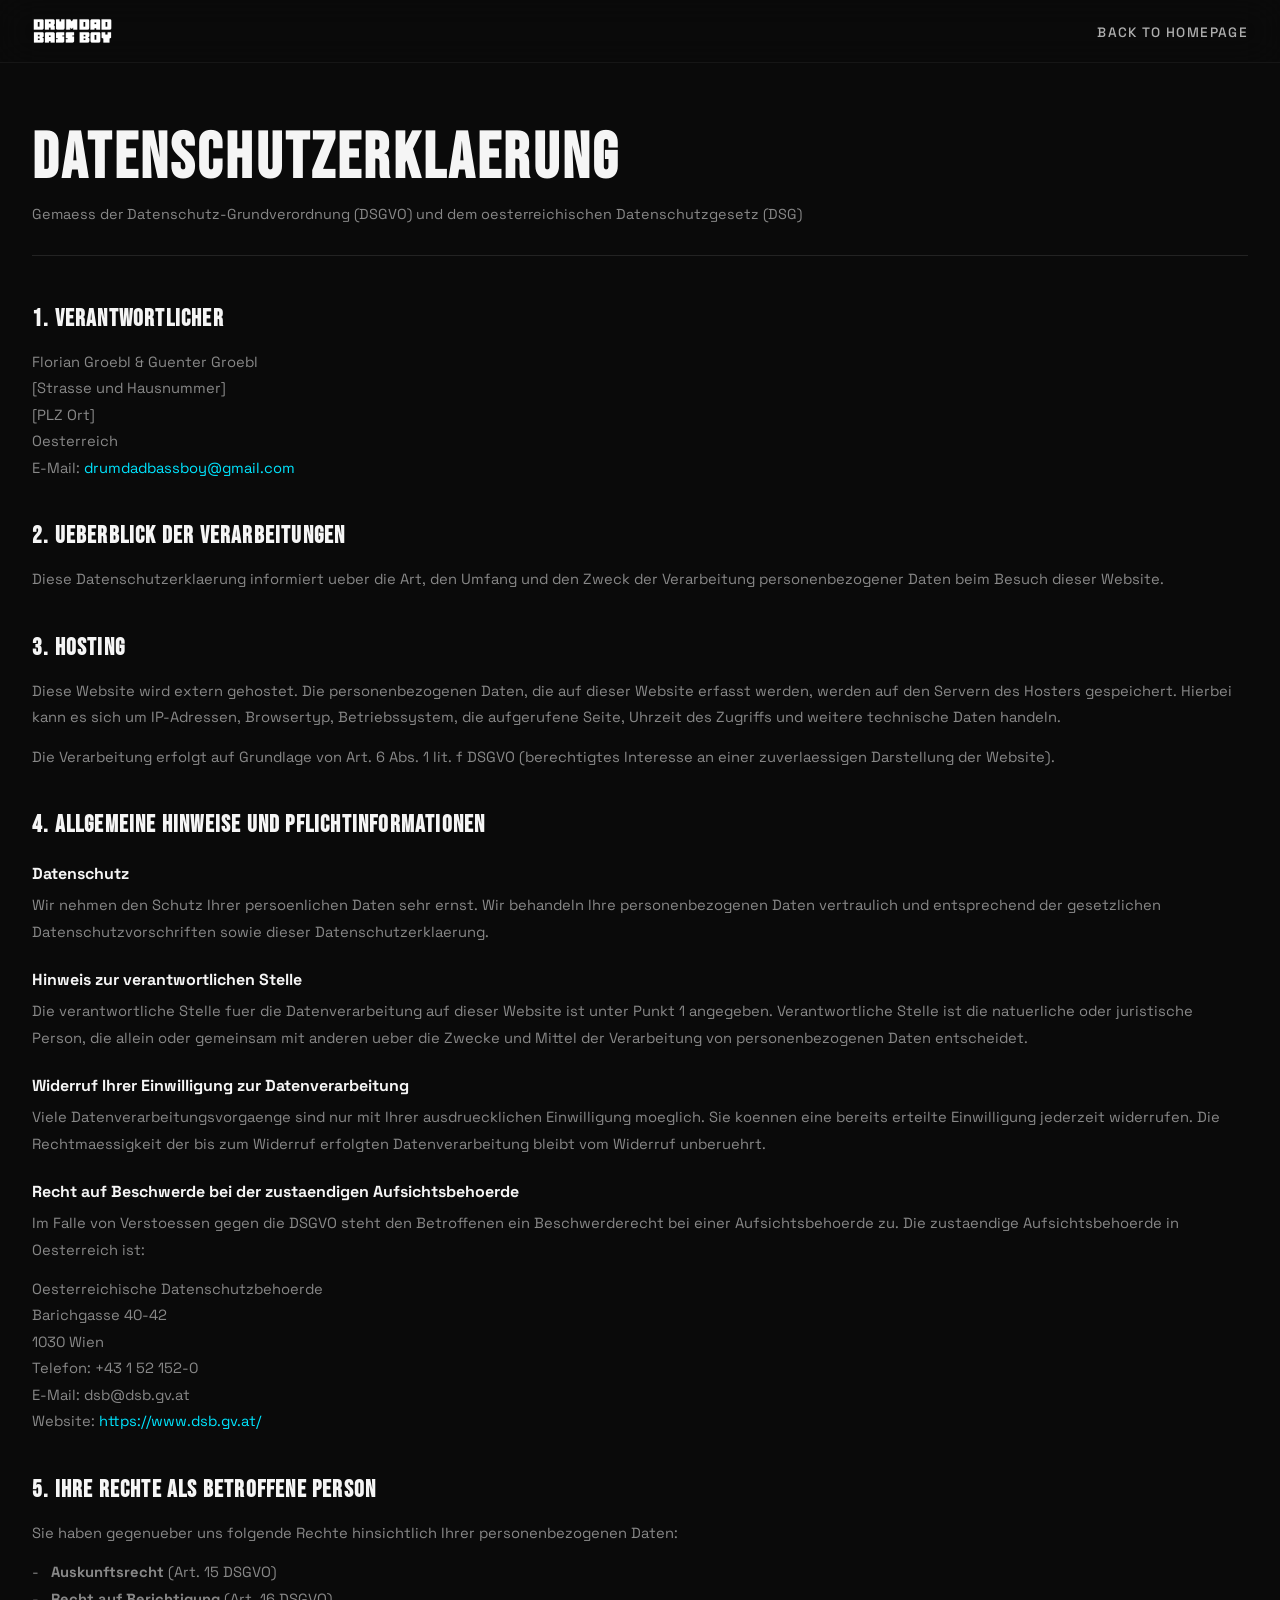
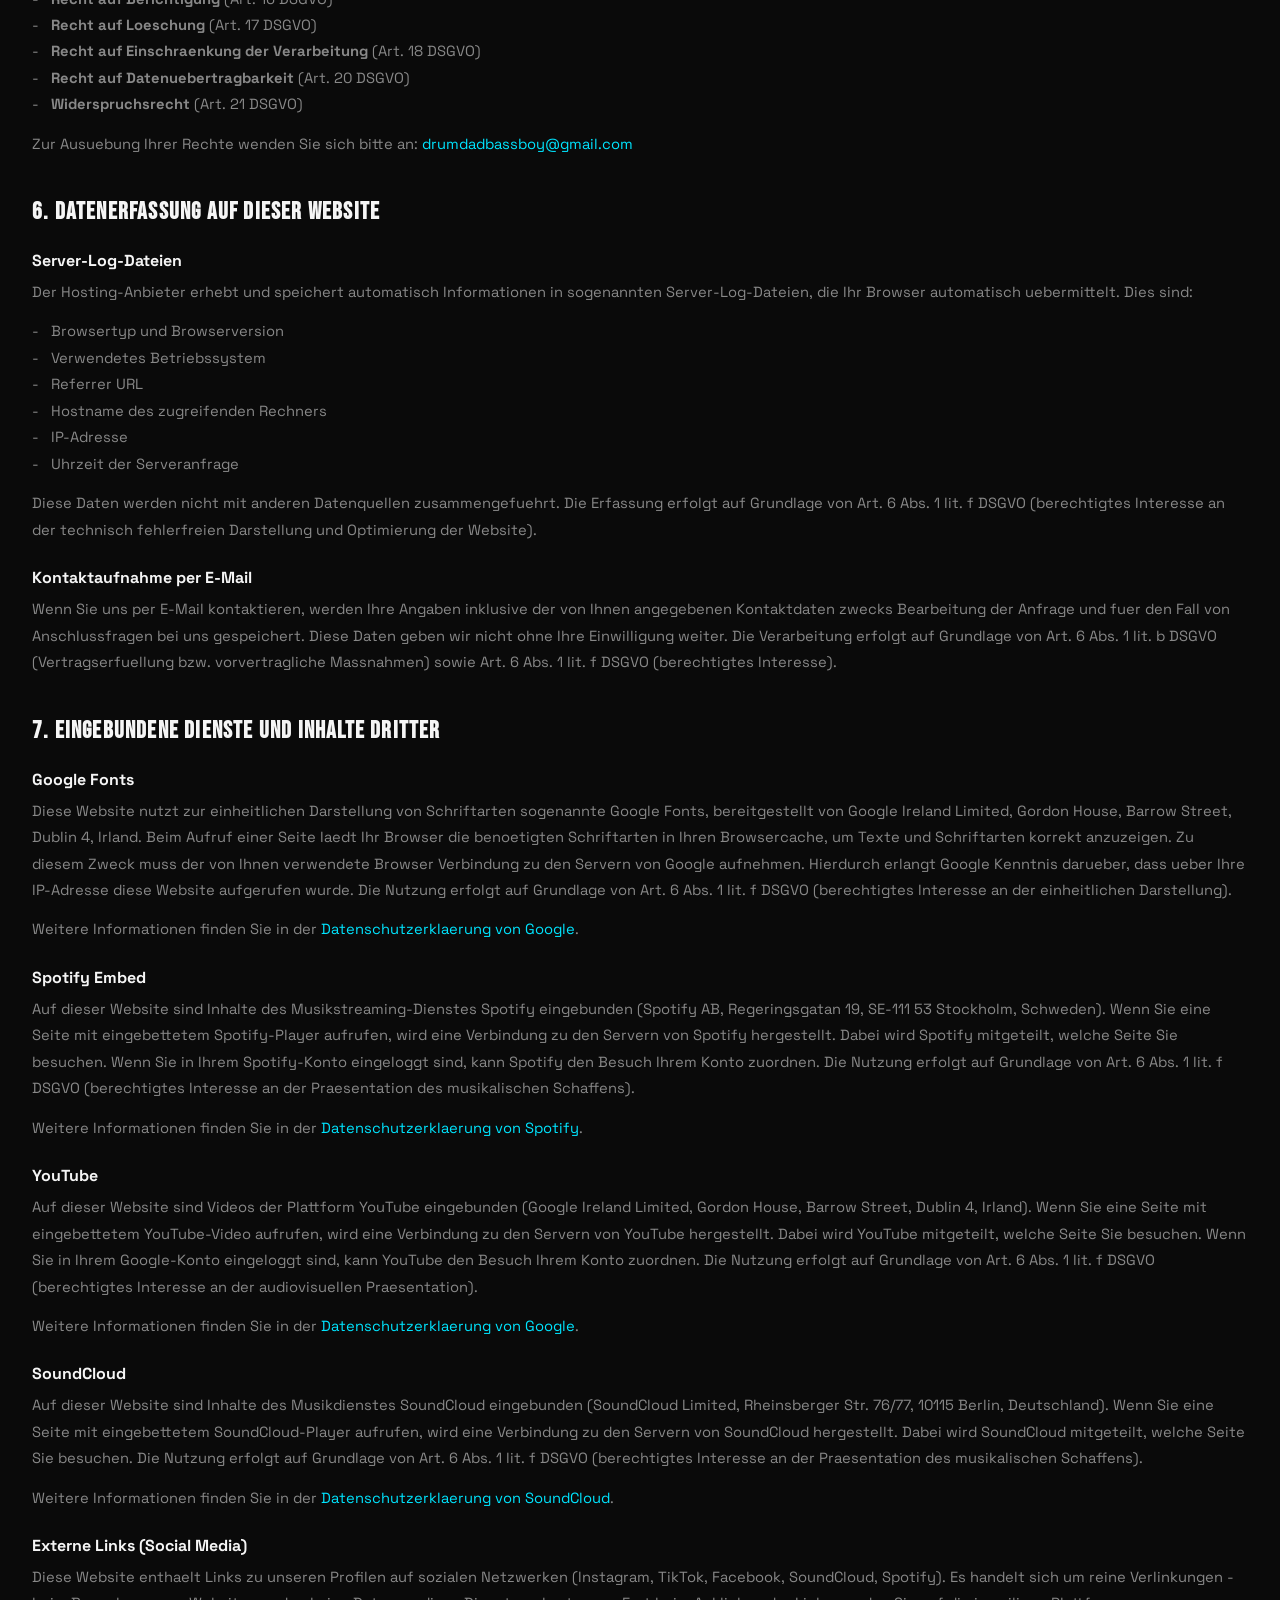
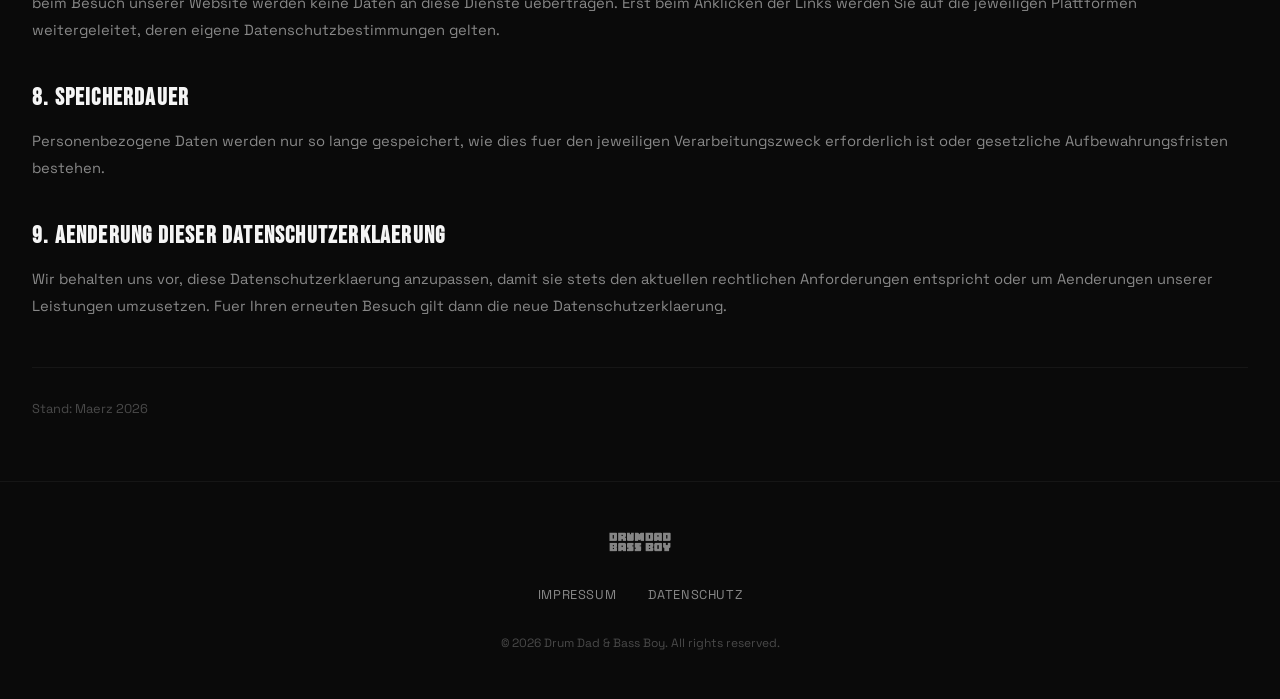
==== datenschutz.html @ fbc320bc "Initial commit: Drum Dad & Bass Boy homepage Full static website with hero, about, generations compa" ====
<!DOCTYPE html>
<html lang="de">
<head>
    <meta charset="UTF-8">
    <meta name="viewport" content="width=device-width, initial-scale=1.0">
    <title>Datenschutzerklaerung - Drum Dad & Bass Boy</title>
    <link rel="preconnect" href="https://fonts.googleapis.com">
    <link rel="preconnect" href="https://fonts.gstatic.com" crossorigin>
    <link href="https://fonts.googleapis.com/css2?family=Space+Grotesk:wght@400;500;700&family=Bebas+Neue&display=swap" rel="stylesheet">
    <link rel="stylesheet" href="style.css">
    <link rel="stylesheet" href="legal.css">
</head>
<body>

    <!-- Navigation -->
    <nav class="nav" id="nav">
        <div class="nav-logo">
            <a href="index.html"><img src="assets/logo/DD&BB_LOGO_WHITE.png" alt="DD&BB Logo"></a>
        </div>
        <ul class="nav-links">
            <li><a href="index.html">Back to Homepage</a></li>
        </ul>
    </nav>

    <main class="legal-page">
        <div class="container">
            <h1>Datenschutzerklaerung</h1>
            <p class="legal-subtitle">Gemaess der Datenschutz-Grundverordnung (DSGVO) und dem oesterreichischen Datenschutzgesetz (DSG)</p>

            <section class="legal-section">
                <h2>1. Verantwortlicher</h2>
                <p>
                    Florian Groebl &amp; Guenter Groebl<br>
                    <!-- Adresse bitte ergaenzen -->
                    [Strasse und Hausnummer]<br>
                    [PLZ Ort]<br>
                    Oesterreich<br>
                    E-Mail: <a href="mailto:drumdadbassboy@gmail.com">drumdadbassboy@gmail.com</a>
                </p>
            </section>

            <section class="legal-section">
                <h2>2. Ueberblick der Verarbeitungen</h2>
                <p>
                    Diese Datenschutzerklaerung informiert ueber die Art, den Umfang und
                    den Zweck der Verarbeitung personenbezogener Daten beim Besuch dieser
                    Website.
                </p>
            </section>

            <section class="legal-section">
                <h2>3. Hosting</h2>
                <p>
                    Diese Website wird extern gehostet. Die personenbezogenen Daten, die
                    auf dieser Website erfasst werden, werden auf den Servern des Hosters
                    gespeichert. Hierbei kann es sich um IP-Adressen, Browsertyp,
                    Betriebssystem, die aufgerufene Seite, Uhrzeit des Zugriffs und
                    weitere technische Daten handeln.
                </p>
                <p>
                    Die Verarbeitung erfolgt auf Grundlage von Art. 6 Abs. 1 lit. f DSGVO
                    (berechtigtes Interesse an einer zuverlaessigen Darstellung der
                    Website).
                </p>
                <!-- Hosting-Anbieter bitte ergaenzen, wenn bekannt -->
            </section>

            <section class="legal-section">
                <h2>4. Allgemeine Hinweise und Pflichtinformationen</h2>

                <h3>Datenschutz</h3>
                <p>
                    Wir nehmen den Schutz Ihrer persoenlichen Daten sehr ernst. Wir
                    behandeln Ihre personenbezogenen Daten vertraulich und entsprechend
                    der gesetzlichen Datenschutzvorschriften sowie dieser
                    Datenschutzerklaerung.
                </p>

                <h3>Hinweis zur verantwortlichen Stelle</h3>
                <p>
                    Die verantwortliche Stelle fuer die Datenverarbeitung auf dieser
                    Website ist unter Punkt 1 angegeben. Verantwortliche Stelle ist die
                    natuerliche oder juristische Person, die allein oder gemeinsam mit
                    anderen ueber die Zwecke und Mittel der Verarbeitung von
                    personenbezogenen Daten entscheidet.
                </p>

                <h3>Widerruf Ihrer Einwilligung zur Datenverarbeitung</h3>
                <p>
                    Viele Datenverarbeitungsvorgaenge sind nur mit Ihrer ausdruecklichen
                    Einwilligung moeglich. Sie koennen eine bereits erteilte Einwilligung
                    jederzeit widerrufen. Die Rechtmaessigkeit der bis zum Widerruf
                    erfolgten Datenverarbeitung bleibt vom Widerruf unberuehrt.
                </p>

                <h3>Recht auf Beschwerde bei der zustaendigen Aufsichtsbehoerde</h3>
                <p>
                    Im Falle von Verstoessen gegen die DSGVO steht den Betroffenen ein
                    Beschwerderecht bei einer Aufsichtsbehoerde zu. Die zustaendige
                    Aufsichtsbehoerde in Oesterreich ist:
                </p>
                <p>
                    Oesterreichische Datenschutzbehoerde<br>
                    Barichgasse 40-42<br>
                    1030 Wien<br>
                    Telefon: +43 1 52 152-0<br>
                    E-Mail: dsb@dsb.gv.at<br>
                    Website: <a href="https://www.dsb.gv.at/" target="_blank" rel="noopener">https://www.dsb.gv.at/</a>
                </p>
            </section>

            <section class="legal-section">
                <h2>5. Ihre Rechte als betroffene Person</h2>
                <p>Sie haben gegenueber uns folgende Rechte hinsichtlich Ihrer personenbezogenen Daten:</p>
                <ul>
                    <li><strong>Auskunftsrecht</strong> (Art. 15 DSGVO)</li>
                    <li><strong>Recht auf Berichtigung</strong> (Art. 16 DSGVO)</li>
                    <li><strong>Recht auf Loeschung</strong> (Art. 17 DSGVO)</li>
                    <li><strong>Recht auf Einschraenkung der Verarbeitung</strong> (Art. 18 DSGVO)</li>
                    <li><strong>Recht auf Datenuebertragbarkeit</strong> (Art. 20 DSGVO)</li>
                    <li><strong>Widerspruchsrecht</strong> (Art. 21 DSGVO)</li>
                </ul>
                <p>
                    Zur Ausuebung Ihrer Rechte wenden Sie sich bitte an:
                    <a href="mailto:drumdadbassboy@gmail.com">drumdadbassboy@gmail.com</a>
                </p>
            </section>

            <section class="legal-section">
                <h2>6. Datenerfassung auf dieser Website</h2>

                <h3>Server-Log-Dateien</h3>
                <p>
                    Der Hosting-Anbieter erhebt und speichert automatisch Informationen
                    in sogenannten Server-Log-Dateien, die Ihr Browser automatisch
                    uebermittelt. Dies sind:
                </p>
                <ul>
                    <li>Browsertyp und Browserversion</li>
                    <li>Verwendetes Betriebssystem</li>
                    <li>Referrer URL</li>
                    <li>Hostname des zugreifenden Rechners</li>
                    <li>IP-Adresse</li>
                    <li>Uhrzeit der Serveranfrage</li>
                </ul>
                <p>
                    Diese Daten werden nicht mit anderen Datenquellen zusammengefuehrt.
                    Die Erfassung erfolgt auf Grundlage von Art. 6 Abs. 1 lit. f DSGVO
                    (berechtigtes Interesse an der technisch fehlerfreien Darstellung und
                    Optimierung der Website).
                </p>

                <h3>Kontaktaufnahme per E-Mail</h3>
                <p>
                    Wenn Sie uns per E-Mail kontaktieren, werden Ihre Angaben inklusive
                    der von Ihnen angegebenen Kontaktdaten zwecks Bearbeitung der Anfrage
                    und fuer den Fall von Anschlussfragen bei uns gespeichert. Diese Daten
                    geben wir nicht ohne Ihre Einwilligung weiter. Die Verarbeitung erfolgt
                    auf Grundlage von Art. 6 Abs. 1 lit. b DSGVO (Vertragserfuellung bzw.
                    vorvertragliche Massnahmen) sowie Art. 6 Abs. 1 lit. f DSGVO
                    (berechtigtes Interesse).
                </p>
            </section>

            <section class="legal-section">
                <h2>7. Eingebundene Dienste und Inhalte Dritter</h2>

                <h3>Google Fonts</h3>
                <p>
                    Diese Website nutzt zur einheitlichen Darstellung von Schriftarten
                    sogenannte Google Fonts, bereitgestellt von Google Ireland Limited,
                    Gordon House, Barrow Street, Dublin 4, Irland. Beim Aufruf einer Seite
                    laedt Ihr Browser die benoetigten Schriftarten in Ihren Browsercache,
                    um Texte und Schriftarten korrekt anzuzeigen. Zu diesem Zweck muss der
                    von Ihnen verwendete Browser Verbindung zu den Servern von Google
                    aufnehmen. Hierdurch erlangt Google Kenntnis darueber, dass ueber Ihre
                    IP-Adresse diese Website aufgerufen wurde. Die Nutzung erfolgt auf
                    Grundlage von Art. 6 Abs. 1 lit. f DSGVO (berechtigtes Interesse an
                    der einheitlichen Darstellung).
                </p>
                <p>
                    Weitere Informationen finden Sie in der
                    <a href="https://policies.google.com/privacy" target="_blank" rel="noopener">Datenschutzerklaerung von Google</a>.
                </p>

                <h3>Spotify Embed</h3>
                <p>
                    Auf dieser Website sind Inhalte des Musikstreaming-Dienstes Spotify
                    eingebunden (Spotify AB, Regeringsgatan 19, SE-111 53 Stockholm,
                    Schweden). Wenn Sie eine Seite mit eingebettetem Spotify-Player
                    aufrufen, wird eine Verbindung zu den Servern von Spotify hergestellt.
                    Dabei wird Spotify mitgeteilt, welche Seite Sie besuchen. Wenn Sie in
                    Ihrem Spotify-Konto eingeloggt sind, kann Spotify den Besuch Ihrem
                    Konto zuordnen. Die Nutzung erfolgt auf Grundlage von Art. 6 Abs. 1
                    lit. f DSGVO (berechtigtes Interesse an der Praesentation des
                    musikalischen Schaffens).
                </p>
                <p>
                    Weitere Informationen finden Sie in der
                    <a href="https://www.spotify.com/at/legal/privacy-policy/" target="_blank" rel="noopener">Datenschutzerklaerung von Spotify</a>.
                </p>

                <h3>YouTube</h3>
                <p>
                    Auf dieser Website sind Videos der Plattform YouTube eingebunden
                    (Google Ireland Limited, Gordon House, Barrow Street, Dublin 4, Irland).
                    Wenn Sie eine Seite mit eingebettetem YouTube-Video aufrufen, wird eine
                    Verbindung zu den Servern von YouTube hergestellt. Dabei wird YouTube
                    mitgeteilt, welche Seite Sie besuchen. Wenn Sie in Ihrem Google-Konto
                    eingeloggt sind, kann YouTube den Besuch Ihrem Konto zuordnen. Die
                    Nutzung erfolgt auf Grundlage von Art. 6 Abs. 1 lit. f DSGVO
                    (berechtigtes Interesse an der audiovisuellen Praesentation).
                </p>
                <p>
                    Weitere Informationen finden Sie in der
                    <a href="https://policies.google.com/privacy" target="_blank" rel="noopener">Datenschutzerklaerung von Google</a>.
                </p>

                <h3>SoundCloud</h3>
                <p>
                    Auf dieser Website sind Inhalte des Musikdienstes SoundCloud eingebunden
                    (SoundCloud Limited, Rheinsberger Str. 76/77, 10115 Berlin, Deutschland).
                    Wenn Sie eine Seite mit eingebettetem SoundCloud-Player aufrufen, wird
                    eine Verbindung zu den Servern von SoundCloud hergestellt. Dabei wird
                    SoundCloud mitgeteilt, welche Seite Sie besuchen. Die Nutzung erfolgt auf
                    Grundlage von Art. 6 Abs. 1 lit. f DSGVO (berechtigtes Interesse an der
                    Praesentation des musikalischen Schaffens).
                </p>
                <p>
                    Weitere Informationen finden Sie in der
                    <a href="https://soundcloud.com/pages/privacy" target="_blank" rel="noopener">Datenschutzerklaerung von SoundCloud</a>.
                </p>

                <h3>Externe Links (Social Media)</h3>
                <p>
                    Diese Website enthaelt Links zu unseren Profilen auf sozialen
                    Netzwerken (Instagram, TikTok, Facebook, SoundCloud, Spotify). Es
                    handelt sich um reine Verlinkungen - beim Besuch unserer Website
                    werden keine Daten an diese Dienste uebertragen. Erst beim Anklicken
                    der Links werden Sie auf die jeweiligen Plattformen weitergeleitet,
                    deren eigene Datenschutzbestimmungen gelten.
                </p>
            </section>

            <section class="legal-section">
                <h2>8. Speicherdauer</h2>
                <p>
                    Personenbezogene Daten werden nur so lange gespeichert, wie dies fuer
                    den jeweiligen Verarbeitungszweck erforderlich ist oder gesetzliche
                    Aufbewahrungsfristen bestehen.
                </p>
            </section>

            <section class="legal-section">
                <h2>9. Aenderung dieser Datenschutzerklaerung</h2>
                <p>
                    Wir behalten uns vor, diese Datenschutzerklaerung anzupassen, damit
                    sie stets den aktuellen rechtlichen Anforderungen entspricht oder um
                    Aenderungen unserer Leistungen umzusetzen. Fuer Ihren erneuten Besuch
                    gilt dann die neue Datenschutzerklaerung.
                </p>
            </section>

            <p class="legal-updated">Stand: Maerz 2026</p>
        </div>
    </main>

    <footer class="footer">
        <div class="container">
            <div class="footer-inner">
                <div class="footer-logo">
                    <a href="index.html"><img src="assets/logo/DD&BB_LOGO_WHITE.png" alt="DD&BB"></a>
                </div>
                <div class="footer-legal">
                    <a href="impressum.html">Impressum</a>
                    <a href="datenschutz.html">Datenschutz</a>
                </div>
                <div class="footer-bottom">
                    <p>&copy; 2026 Drum Dad & Bass Boy. All rights reserved.</p>
                </div>
            </div>
        </div>
    </footer>

</body>
</html>
---- style.css ----
/* ============================================
   DRUM DAD & BASS BOY - Homepage
   Gen X meets Gen Z Design System
   ============================================ */

:root {
    --black: #0a0a0a;
    --white: #f5f5f5;
    --grey-dark: #1a1a1a;
    --grey: #2a2a2a;
    --grey-light: #888;

    /* Gen X: warm, analog, golden */
    --genx-primary: #d4a039;
    --genx-glow: rgba(212, 160, 57, 0.3);

    /* Gen Z: cool, digital, electric */
    --genz-primary: #00e5ff;
    --genz-glow: rgba(0, 229, 255, 0.3);

    --font-display: 'Bebas Neue', sans-serif;
    --font-body: 'Space Grotesk', sans-serif;
}

* {
    margin: 0;
    padding: 0;
    box-sizing: border-box;
}

html {
    scroll-behavior: smooth;
    font-size: 16px;
}

body {
    font-family: var(--font-body);
    background: var(--black);
    color: var(--white);
    overflow-x: hidden;
    -webkit-font-smoothing: antialiased;
}

img {
    max-width: 100%;
    height: auto;
    display: block;
}

a {
    color: var(--white);
    text-decoration: none;
    transition: color 0.3s ease;
}

.container {
    max-width: 1280px;
    margin: 0 auto;
    padding: 0 2rem;
}

/* ============================================
   NAVIGATION
   ============================================ */

.nav {
    position: fixed;
    top: 0;
    left: 0;
    right: 0;
    z-index: 1000;
    padding: 1rem 2rem;
    display: flex;
    justify-content: space-between;
    align-items: center;
    background: rgba(10, 10, 10, 0.8);
    backdrop-filter: blur(20px);
    border-bottom: 1px solid rgba(255, 255, 255, 0.05);
    transition: all 0.3s ease;
}

.nav.scrolled {
    padding: 0.6rem 2rem;
}

.nav-logo img {
    height: 30px;
    width: auto;
}

.nav-links {
    list-style: none;
    display: flex;
    gap: 2rem;
    align-items: center;
}

.nav-links a {
    font-family: var(--font-body);
    font-size: 0.85rem;
    font-weight: 500;
    text-transform: uppercase;
    letter-spacing: 0.1em;
    opacity: 0.7;
    transition: opacity 0.3s ease;
}

.nav-links a:hover {
    opacity: 1;
}

.nav-cta {
    background: var(--white);
    color: var(--black) !important;
    padding: 0.5rem 1.2rem;
    border-radius: 2px;
    opacity: 1 !important;
    font-weight: 700 !important;
}

.nav-cta:hover {
    background: var(--genz-primary);
    color: var(--black) !important;
}

.nav-toggle {
    display: none;
    flex-direction: column;
    gap: 5px;
    background: none;
    border: none;
    cursor: pointer;
    padding: 5px;
}

.nav-toggle span {
    width: 24px;
    height: 2px;
    background: var(--white);
    transition: all 0.3s ease;
}

/* ============================================
   HERO - SPLIT SCREEN
   ============================================ */

.hero {
    min-height: 100vh;
    display: flex;
    position: relative;
    overflow: hidden;
    background: var(--black);
}

.hero-split {
    flex: 1;
    display: flex;
    flex-direction: column;
    justify-content: flex-end;
    align-items: center;
    padding: 2rem;
    position: relative;
    overflow: hidden;
}

.hero-genx {
    background: linear-gradient(180deg, rgba(212, 160, 57, 0.08) 0%, rgba(10, 10, 10, 0) 60%);
}

.hero-genz {
    background: linear-gradient(180deg, rgba(0, 229, 255, 0.08) 0%, rgba(10, 10, 10, 0) 60%);
}

.hero-label {
    position: absolute;
    bottom: 2rem;
    font-family: var(--font-display);
    font-size: 0.75rem;
    letter-spacing: 0.3em;
    opacity: 0.3;
    user-select: none;
    text-transform: uppercase;
}

.hero-genx .hero-label {
    color: var(--genx-primary);
}

.hero-genz .hero-label {
    color: var(--genz-primary);
}

.hero-person {
    position: relative;
    z-index: 2;
    max-width: 350px;
    width: 100%;
}

.hero-person img {
    width: 100%;
    object-fit: contain;
}

.hero-name {
    font-family: var(--font-display);
    font-size: clamp(2.5rem, 5vw, 4.5rem);
    line-height: 0.9;
    text-align: center;
    margin-top: 1rem;
    margin-bottom: 2rem;
    position: relative;
    z-index: 2;
}

.hero-genx .hero-name {
    color: var(--genx-primary);
}

.hero-genz .hero-name {
    color: var(--genz-primary);
}

.hero-center {
    position: absolute;
    top: 50%;
    left: 50%;
    transform: translate(-50%, -50%);
    z-index: 10;
    text-align: center;
    display: flex;
    flex-direction: column;
    align-items: center;
    gap: 1rem;
}

.hero-logo img {
    height: 60px;
    width: auto;
}

.hero-tagline {
    display: flex;
    flex-direction: column;
    gap: 0.2rem;
}

.tagline-line {
    font-family: var(--font-display);
    font-size: clamp(1rem, 2.5vw, 1.8rem);
    letter-spacing: 0.3em;
    text-transform: uppercase;
}

.tagline-line.accent {
    background: linear-gradient(90deg, var(--genx-primary), var(--genz-primary));
    -webkit-background-clip: text;
    -webkit-text-fill-color: transparent;
    background-clip: text;
}

.hero-ampersand {
    font-family: var(--font-display);
    font-size: 4rem;
    opacity: 0.1;
    display: none;
}

.hero-scroll {
    position: absolute;
    bottom: 2rem;
    left: 50%;
    transform: translateX(-50%);
    z-index: 10;
}

.scroll-line {
    width: 1px;
    height: 60px;
    background: linear-gradient(to bottom, transparent, var(--white));
    animation: scrollPulse 2s ease-in-out infinite;
}

@keyframes scrollPulse {
    0%, 100% { opacity: 0.3; transform: scaleY(0.6); }
    50% { opacity: 1; transform: scaleY(1); }
}

/* ============================================
   SECTIONS - GENERAL
   ============================================ */

.section {
    padding: 8rem 0;
    position: relative;
}

.section-header {
    margin-bottom: 4rem;
}

.section-title {
    font-family: var(--font-display);
    font-size: clamp(2.5rem, 5vw, 4rem);
    letter-spacing: 0.05em;
    line-height: 1;
}

.section-line {
    width: 60px;
    height: 3px;
    background: linear-gradient(90deg, var(--genx-primary), var(--genz-primary));
    margin-top: 1rem;
}

/* ============================================
   ABOUT
   ============================================ */

.about-content {
    display: grid;
    grid-template-columns: 1fr 1fr;
    gap: 4rem;
    align-items: center;
}

.about-image {
    position: relative;
}

.about-image img {
    width: 100%;
    border-radius: 4px;
    filter: grayscale(30%);
}

.about-image::after {
    content: '';
    position: absolute;
    inset: 0;
    border: 1px solid rgba(255, 255, 255, 0.1);
    border-radius: 4px;
    pointer-events: none;
}

.about-lead {
    font-size: 1.5rem;
    font-weight: 700;
    line-height: 1.3;
    margin-bottom: 1.5rem;
    background: linear-gradient(90deg, var(--genx-primary), var(--genz-primary));
    -webkit-background-clip: text;
    -webkit-text-fill-color: transparent;
    background-clip: text;
}

.about-text p {
    color: var(--grey-light);
    line-height: 1.8;
    margin-bottom: 1rem;
    font-size: 0.95rem;
}

.about-stats {
    display: grid;
    grid-template-columns: repeat(3, 1fr);
    gap: 2rem;
    margin-top: 2.5rem;
    padding-top: 2rem;
    border-top: 1px solid rgba(255, 255, 255, 0.1);
}

.stat-number {
    font-family: var(--font-display);
    font-size: 2rem;
    display: block;
    background: linear-gradient(90deg, var(--genx-primary), var(--genz-primary));
    -webkit-background-clip: text;
    -webkit-text-fill-color: transparent;
    background-clip: text;
}

.stat-label {
    font-size: 0.75rem;
    color: var(--grey-light);
    text-transform: uppercase;
    letter-spacing: 0.05em;
    line-height: 1.4;
}

/* ============================================
   GENERATIONS COMPARISON
   ============================================ */

.generations {
    background: var(--grey-dark);
}

.gen-comparison {
    display: grid;
    grid-template-columns: 1fr auto 1fr;
    gap: 2rem;
    align-items: start;
}

.gen-card {
    background: var(--black);
    border-radius: 8px;
    padding: 2rem;
    position: relative;
    overflow: hidden;
    transition: transform 0.3s ease;
}

.gen-card:hover {
    transform: translateY(-4px);
}

.gen-card::before {
    content: '';
    position: absolute;
    top: 0;
    left: 0;
    right: 0;
    height: 3px;
}

.gen-card-x::before {
    background: var(--genx-primary);
}

.gen-card-z::before {
    background: var(--genz-primary);
}

.gen-card-header {
    margin-bottom: 1.5rem;
}

.gen-tag {
    font-family: var(--font-display);
    font-size: 0.8rem;
    letter-spacing: 0.3em;
    padding: 0.3rem 0.8rem;
    border-radius: 2px;
    display: inline-block;
    margin-bottom: 0.5rem;
}

.gen-card-x .gen-tag {
    background: rgba(212, 160, 57, 0.15);
    color: var(--genx-primary);
}

.gen-card-z .gen-tag {
    background: rgba(0, 229, 255, 0.15);
    color: var(--genz-primary);
}

.gen-card-header h3 {
    font-family: var(--font-display);
    font-size: 2.5rem;
    line-height: 1;
}

.gen-aka {
    color: var(--grey-light);
    font-size: 0.85rem;
}

.gen-card-image {
    margin: 1.5rem -2rem;
    overflow: hidden;
}

.gen-card-image img {
    width: 100%;
    max-height: 400px;
    object-fit: contain;
}

.gen-traits {
    list-style: none;
    display: flex;
    flex-direction: column;
    gap: 0.8rem;
}

.gen-traits li {
    display: flex;
    align-items: center;
    gap: 0.8rem;
    font-size: 0.95rem;
    color: var(--grey-light);
}

.trait-icon {
    font-size: 1.2rem;
}

.gen-card-x .trait-icon {
    color: var(--genx-primary);
}

.gen-card-z .trait-icon {
    color: var(--genz-primary);
}

.gen-shared {
    display: flex;
    align-items: center;
    justify-content: center;
    padding: 2rem 0;
}

.gen-shared-inner {
    background: var(--grey);
    border-radius: 8px;
    padding: 2rem;
    text-align: center;
    min-width: 200px;
    border: 1px solid rgba(255, 255, 255, 0.1);
}

.shared-icon {
    width: 60px;
    height: 60px;
    margin: 0 auto 1rem;
    background: var(--white);
    border-radius: 8px;
    display: flex;
    align-items: center;
    justify-content: center;
    padding: 8px;
}

.shared-icon img {
    width: 100%;
    height: 100%;
    object-fit: contain;
}

.gen-shared h3 {
    font-family: var(--font-display);
    font-size: 1.3rem;
    margin-bottom: 1rem;
    letter-spacing: 0.05em;
}

.gen-shared ul {
    list-style: none;
    display: flex;
    flex-direction: column;
    gap: 0.5rem;
}

.gen-shared li {
    font-size: 0.85rem;
    color: var(--grey-light);
}

/* ============================================
   TICKER / MARQUEE
   ============================================ */

.ticker {
    padding: 1.2rem 0;
    background: var(--white);
    color: var(--black);
    overflow: hidden;
    white-space: nowrap;
}

.ticker-inner {
    display: inline-flex;
    gap: 2rem;
    animation: ticker 20s linear infinite;
    font-family: var(--font-display);
    font-size: 1.2rem;
    letter-spacing: 0.15em;
}

.ticker-dot {
    opacity: 0.3;
}

@keyframes ticker {
    0% { transform: translateX(0); }
    100% { transform: translateX(-50%); }
}

/* ============================================
   MUSIC
   ============================================ */

.music-grid {
    display: grid;
    grid-template-columns: repeat(auto-fill, minmax(200px, 1fr));
    gap: 1rem;
    margin-bottom: 2rem;
}

.music-card {
    background: var(--grey-dark);
    border: 1px solid rgba(255, 255, 255, 0.05);
    border-radius: 4px;
    overflow: hidden;
    transition: border-color 0.3s ease, transform 0.3s ease;
}

.music-card:hover {
    border-color: rgba(255, 255, 255, 0.15);
    transform: translateY(-2px);
}

.music-card-featured {
    border-color: rgba(212, 160, 57, 0.3);
    background: linear-gradient(135deg, var(--grey-dark), rgba(212, 160, 57, 0.08));
}

.music-card-featured:hover {
    border-color: var(--genx-primary);
}

.music-card-inner {
    padding: 1.2rem;
}

.music-year {
    font-family: var(--font-body);
    font-size: 0.7rem;
    color: var(--grey-light);
    text-transform: uppercase;
    letter-spacing: 0.1em;
}

.music-card h3 {
    font-family: var(--font-display);
    font-size: 1.5rem;
    margin-bottom: 0.2rem;
    line-height: 1.1;
}

.music-type {
    color: var(--grey-light);
    font-size: 0.75rem;
    text-transform: uppercase;
    letter-spacing: 0.08em;
}

.music-chart {
    font-size: 0.75rem;
    color: var(--genx-primary);
    margin-top: 0.4rem;
    font-weight: 500;
}

.music-all-link {
    display: inline-block;
    margin-bottom: 3rem;
    font-size: 0.9rem;
    color: var(--genz-primary);
    border-bottom: 1px solid transparent;
    transition: border-color 0.3s ease;
}

.music-all-link:hover {
    color: var(--genz-primary);
    border-bottom-color: var(--genz-primary);
}

.music-player-title {
    font-family: var(--font-display);
    font-size: 1.3rem;
    letter-spacing: 0.1em;
    margin-bottom: 1rem;
    color: var(--grey-light);
}

.music-links {
    display: flex;
    gap: 1rem;
    margin-top: 1rem;
}

.music-links a {
    font-size: 0.8rem;
    text-transform: uppercase;
    letter-spacing: 0.05em;
    opacity: 0.6;
    border-bottom: 1px solid transparent;
    padding-bottom: 2px;
}

.music-links a:hover {
    opacity: 1;
    border-bottom-color: var(--white);
}

.music-free-downloads {
    margin-bottom: 3rem;
}

.free-download-list {
    display: flex;
    flex-direction: column;
    gap: 0;
}

.free-download-item {
    display: flex;
    align-items: center;
    justify-content: space-between;
    padding: 1rem 1.2rem;
    border-bottom: 1px solid rgba(255, 255, 255, 0.08);
    transition: background 0.3s ease;
}

.free-download-item:first-child {
    border-top: 1px solid rgba(255, 255, 255, 0.08);
}

.free-download-item:hover {
    background: rgba(255, 255, 255, 0.03);
}

.free-download-name {
    font-family: var(--font-display);
    font-size: 1.2rem;
    letter-spacing: 0.05em;
}

.free-download-btn {
    font-family: var(--font-display);
    font-size: 0.8rem;
    letter-spacing: 0.1em;
    text-transform: uppercase;
    color: var(--black);
    background: var(--genz-primary);
    padding: 0.4rem 1rem;
    border-radius: 2px;
    transition: transform 0.3s ease, box-shadow 0.3s ease;
}

.free-download-item:hover .free-download-btn {
    transform: translateY(-1px);
    box-shadow: 0 4px 12px var(--genz-glow);
}

.music-player {
    max-width: 800px;
    margin: 0 auto;
}

/* ============================================
   MEDIA (YouTube & SoundCloud)
   ============================================ */

.media-grid {
    display: grid;
    grid-template-columns: 1fr 1fr;
    gap: 3rem;
}

.media-block-title {
    font-family: var(--font-display);
    font-size: 1.2rem;
    letter-spacing: 0.15em;
    text-transform: uppercase;
    color: var(--grey-light);
    margin-bottom: 1rem;
}

.media-embed {
    position: relative;
    width: 100%;
    padding-bottom: 56.25%;
    border-radius: 4px;
    overflow: hidden;
    background: var(--grey-dark);
}

.media-embed iframe {
    position: absolute;
    top: 0;
    left: 0;
    width: 100%;
    height: 100%;
}

.media-thumb-sc {
    aspect-ratio: 16/9;
    background: linear-gradient(135deg, var(--grey-dark), rgba(0, 229, 255, 0.08));
    border: 1px solid rgba(0, 229, 255, 0.15);
    display: flex;
    align-items: center;
    justify-content: center;
}

.media-thumb-sc:hover {
    border-color: var(--genz-primary);
}

.media-sc-content {
    display: flex;
    flex-direction: column;
    align-items: center;
    gap: 1rem;
}

.media-sc-label {
    font-family: var(--font-display);
    font-size: 1.2rem;
    letter-spacing: 0.1em;
    color: var(--white);
}

.media-thumb {
    display: block;
    position: relative;
    width: 100%;
    border-radius: 4px;
    overflow: hidden;
    aspect-ratio: 16/9;
    background: var(--grey-dark);
}

.media-thumb img {
    width: 100%;
    height: 100%;
    object-fit: cover;
    transition: transform 0.4s ease, filter 0.4s ease;
}

.media-thumb:hover img {
    transform: scale(1.03);
    filter: brightness(0.7);
}

.media-play-btn {
    position: absolute;
    top: 50%;
    left: 50%;
    transform: translate(-50%, -50%);
    opacity: 0.85;
    transition: opacity 0.3s ease, transform 0.3s ease;
}

.media-thumb:hover .media-play-btn {
    opacity: 1;
    transform: translate(-50%, -50%) scale(1.1);
}

.media-caption {
    font-size: 0.85rem;
    color: var(--grey-light);
    margin-top: 0.8rem;
}

.media-free-download {
    display: inline-block;
    margin-top: 0.8rem;
    font-family: var(--font-display);
    font-size: 0.9rem;
    letter-spacing: 0.1em;
    text-transform: uppercase;
    color: var(--black) !important;
    background: var(--genz-primary);
    padding: 0.5rem 1.2rem;
    border-radius: 2px;
    transition: transform 0.3s ease, box-shadow 0.3s ease;
}

.media-free-download:hover {
    transform: translateY(-2px);
    box-shadow: 0 4px 15px var(--genz-glow);
}

.media-channel-link {
    display: inline-block;
    margin-top: 0.5rem;
    font-size: 0.85rem;
    color: var(--genz-primary);
    border-bottom: 1px solid transparent;
    transition: border-color 0.3s ease;
}

.media-channel-link:hover {
    color: var(--genz-primary);
    border-bottom-color: var(--genz-primary);
}

/* ============================================
   INSTAGRAM CTA
   ============================================ */

.instagram {
    background: var(--grey-dark);
}

.instagram-cta {
    display: grid;
    grid-template-columns: 1fr 1fr;
    gap: 4rem;
    align-items: center;
}

.instagram-tag {
    font-family: var(--font-display);
    font-size: 1rem;
    letter-spacing: 0.15em;
    color: var(--genz-primary);
    display: block;
    margin-bottom: 0.5rem;
}

.instagram-desc {
    color: var(--grey-light);
    font-size: 0.95rem;
    line-height: 1.7;
    margin-top: 1rem;
    margin-bottom: 2rem;
}

.instagram-btn {
    display: inline-flex;
    align-items: center;
    gap: 0.6rem;
    background: linear-gradient(135deg, #833ab4, #fd1d1d, #fcb045);
    color: var(--white) !important;
    padding: 0.8rem 1.5rem;
    border-radius: 4px;
    font-weight: 700;
    font-size: 0.9rem;
    text-transform: uppercase;
    letter-spacing: 0.05em;
    transition: transform 0.3s ease, box-shadow 0.3s ease;
}

.instagram-btn:hover {
    transform: translateY(-2px);
    box-shadow: 0 8px 25px rgba(131, 58, 180, 0.3);
}

.instagram-visual {
    position: relative;
}

.instagram-visual img {
    width: 100%;
    border-radius: 4px;
    filter: grayscale(20%);
}

/* ============================================
   PLATFORMS
   ============================================ */

.platforms-grid {
    display: grid;
    grid-template-columns: repeat(auto-fill, minmax(160px, 1fr));
    gap: 1rem;
}

.platform-link {
    display: flex;
    align-items: center;
    justify-content: center;
    padding: 1.2rem 1rem;
    background: var(--grey-dark);
    border: 1px solid rgba(255, 255, 255, 0.06);
    border-radius: 4px;
    transition: border-color 0.3s ease, transform 0.3s ease, background 0.3s ease;
}

.platform-link:hover {
    border-color: rgba(255, 255, 255, 0.2);
    transform: translateY(-2px);
    background: var(--grey);
}

.platform-name {
    font-family: var(--font-display);
    font-size: 1rem;
    letter-spacing: 0.1em;
    text-transform: uppercase;
}

/* ============================================
   LIVE / GALLERY
   ============================================ */

.live {
    background: var(--grey-dark);
}

.gallery {
    display: grid;
    grid-template-columns: repeat(4, 1fr);
    gap: 0.5rem;
}

.gallery-item {
    overflow: hidden;
    border-radius: 2px;
    aspect-ratio: 1;
}

.gallery-item.gallery-large {
    grid-column: span 2;
    aspect-ratio: 2/1;
}

.gallery-item img {
    width: 100%;
    height: 100%;
    object-fit: cover;
    filter: grayscale(40%);
    transition: filter 0.4s ease, transform 0.4s ease;
}

.gallery-item:hover img {
    filter: grayscale(0%);
    transform: scale(1.05);
}

/* ============================================
   SHOWS / EVENTS
   ============================================ */

.shows-list {
    display: flex;
    flex-direction: column;
    gap: 0;
}

.show-item {
    display: flex;
    align-items: center;
    gap: 2rem;
    padding: 1.5rem 0;
    border-bottom: 1px solid rgba(255, 255, 255, 0.08);
    transition: background 0.3s ease;
}

.show-item:first-child {
    border-top: 1px solid rgba(255, 255, 255, 0.08);
}

.show-item:hover {
    background: rgba(255, 255, 255, 0.02);
}

.show-date {
    display: flex;
    flex-direction: column;
    align-items: center;
    min-width: 60px;
}

.show-day {
    font-family: var(--font-display);
    font-size: 2.2rem;
    line-height: 1;
    background: linear-gradient(180deg, var(--genx-primary), var(--genz-primary));
    -webkit-background-clip: text;
    -webkit-text-fill-color: transparent;
    background-clip: text;
}

.show-month {
    font-family: var(--font-display);
    font-size: 0.85rem;
    letter-spacing: 0.2em;
    color: var(--grey-light);
}

.show-info {
    flex: 1;
}

.show-info h3 {
    font-family: var(--font-display);
    font-size: 1.4rem;
    letter-spacing: 0.03em;
    line-height: 1.2;
}

.show-location {
    font-size: 0.85rem;
    color: var(--grey-light);
    margin-top: 0.2rem;
}

.show-action {
    min-width: 80px;
    text-align: right;
}

.show-badge {
    font-family: var(--font-display);
    font-size: 0.75rem;
    letter-spacing: 0.15em;
    color: var(--grey-light);
    opacity: 0.5;
}

.show-ticket {
    display: inline-block;
    font-family: var(--font-display);
    font-size: 0.85rem;
    letter-spacing: 0.1em;
    text-transform: uppercase;
    color: var(--black) !important;
    background: var(--genz-primary);
    padding: 0.5rem 1.2rem;
    border-radius: 2px;
    transition: transform 0.3s ease, box-shadow 0.3s ease;
}

.show-ticket:hover {
    transform: translateY(-2px);
    box-shadow: 0 4px 15px var(--genz-glow);
}

/* ============================================
   BOOKING
   ============================================ */

.booking-split {
    display: grid;
    grid-template-columns: 1fr 1fr;
    gap: 4rem;
    align-items: start;
}

.booking-subtitle {
    color: var(--grey-light);
    font-size: 1.1rem;
    line-height: 1.6;
    margin-top: 1.5rem;
}

.booking-request-btn {
    display: inline-block;
    margin-top: 2rem;
    font-family: var(--font-display);
    font-size: 1.1rem;
    letter-spacing: 0.1em;
    text-transform: uppercase;
    color: var(--black) !important;
    background: linear-gradient(90deg, var(--genx-primary), var(--genz-primary));
    padding: 0.8rem 2rem;
    border-radius: 2px;
    transition: transform 0.3s ease, box-shadow 0.3s ease;
}

.booking-request-btn:hover {
    transform: translateY(-2px);
    box-shadow: 0 8px 25px rgba(0, 229, 255, 0.25);
}

.booking-contact {
    display: flex;
    flex-direction: column;
    gap: 2.5rem;
}

.contact-block h3 {
    font-family: var(--font-display);
    font-size: 1rem;
    letter-spacing: 0.2em;
    text-transform: uppercase;
    color: var(--grey-light);
    margin-bottom: 0.5rem;
}

.contact-block p {
    font-size: 1.1rem;
    margin-bottom: 0.3rem;
}

.contact-block a {
    color: var(--genz-primary);
    font-size: 1rem;
    border-bottom: 1px solid transparent;
    transition: border-color 0.3s ease;
}

.contact-block a:hover {
    border-bottom-color: var(--genz-primary);
}

/* ============================================
   FOOTER
   ============================================ */

.footer {
    padding: 3rem 0;
    border-top: 1px solid rgba(255, 255, 255, 0.05);
}

.footer-inner {
    display: flex;
    flex-direction: column;
    align-items: center;
    gap: 2rem;
}

.footer-logo img {
    height: 24px;
    width: auto;
    opacity: 0.5;
}

.footer-social {
    display: flex;
    gap: 1.5rem;
}

.footer-social a {
    opacity: 0.5;
    transition: opacity 0.3s ease, transform 0.3s ease;
}

.footer-social a:hover {
    opacity: 1;
    transform: translateY(-2px);
}

.footer-bottom p {
    font-size: 0.75rem;
    color: var(--grey-light);
    opacity: 0.5;
}

/* ============================================
   SCROLL ANIMATIONS
   ============================================ */

.fade-in {
    opacity: 0;
    transform: translateY(30px);
    transition: opacity 0.8s ease, transform 0.8s ease;
}

.fade-in.visible {
    opacity: 1;
    transform: translateY(0);
}

.fade-in-left {
    opacity: 0;
    transform: translateX(-30px);
    transition: opacity 0.8s ease, transform 0.8s ease;
}

.fade-in-left.visible {
    opacity: 1;
    transform: translateX(0);
}

.fade-in-right {
    opacity: 0;
    transform: translateX(30px);
    transition: opacity 0.8s ease, transform 0.8s ease;
}

.fade-in-right.visible {
    opacity: 1;
    transform: translateX(0);
}

/* ============================================
   RESPONSIVE
   ============================================ */

@media (max-width: 1024px) {
    .gen-comparison {
        grid-template-columns: 1fr;
        gap: 1.5rem;
    }

    .gen-shared {
        order: -1;
    }

    .gen-shared-inner {
        width: 100%;
    }

    .gen-shared ul {
        flex-direction: row;
        flex-wrap: wrap;
        justify-content: center;
        gap: 1rem;
    }
}

@media (max-width: 768px) {
    .nav-links {
        display: none;
        position: absolute;
        top: 100%;
        left: 0;
        right: 0;
        flex-direction: column;
        background: rgba(10, 10, 10, 0.95);
        backdrop-filter: blur(20px);
        padding: 2rem;
        gap: 1.5rem;
    }

    .nav-links.open {
        display: flex;
    }

    .nav-toggle {
        display: flex;
    }

    .hero {
        flex-direction: column;
        min-height: auto;
        padding-top: 80px;
    }

    .hero-split {
        padding: 1rem;
    }

    .hero-person {
        max-width: 200px;
    }

    .hero-center {
        position: relative;
        top: auto;
        left: auto;
        transform: none;
        order: -1;
        padding: 2rem 0 1rem;
    }

    .hero-name {
        font-size: 2rem;
        margin-bottom: 1rem;
    }

    .hero-scroll {
        display: none;
    }

    .section {
        padding: 4rem 0;
    }

    .about-content {
        grid-template-columns: 1fr;
        gap: 2rem;
    }

    .about-stats {
        grid-template-columns: repeat(3, 1fr);
        gap: 1rem;
    }

    .booking-split {
        grid-template-columns: 1fr;
        gap: 2rem;
    }

    .gallery {
        grid-template-columns: repeat(2, 1fr);
    }

    .gallery-item.gallery-large {
        grid-column: span 2;
    }

    .music-grid {
        grid-template-columns: 1fr 1fr;
    }

    .media-grid {
        grid-template-columns: 1fr;
        gap: 2rem;
    }

    .instagram-cta {
        grid-template-columns: 1fr;
        gap: 2rem;
    }

    .instagram-visual {
        order: -1;
    }

    .platforms-grid {
        grid-template-columns: repeat(auto-fill, minmax(140px, 1fr));
    }

    .show-item {
        gap: 1rem;
    }

    .show-info h3 {
        font-size: 1.1rem;
    }

    .show-date {
        min-width: 48px;
    }

    .show-day {
        font-size: 1.8rem;
    }
}

@media (max-width: 480px) {
    .container {
        padding: 0 1rem;
    }

    .hero-split {
        padding: 0.5rem;
    }

    .hero-person {
        max-width: 160px;
    }

    .music-grid {
        grid-template-columns: 1fr;
    }

    .gallery {
        grid-template-columns: 1fr 1fr;
    }
}
---- legal.css ----
/* ============================================
   LEGAL PAGES (Impressum & Datenschutz)
   ============================================ */

.legal-page {
    padding-top: 120px;
    padding-bottom: 4rem;
    min-height: 80vh;
}

.legal-page h1 {
    font-family: var(--font-display);
    font-size: clamp(2.5rem, 5vw, 4rem);
    letter-spacing: 0.05em;
    margin-bottom: 0.5rem;
}

.legal-subtitle {
    color: var(--grey-light);
    font-size: 0.9rem;
    margin-bottom: 3rem;
    padding-bottom: 2rem;
    border-bottom: 1px solid rgba(255, 255, 255, 0.1);
}

.legal-section {
    margin-bottom: 2.5rem;
}

.legal-section h2 {
    font-family: var(--font-display);
    font-size: 1.5rem;
    letter-spacing: 0.05em;
    margin-bottom: 1rem;
    color: var(--white);
}

.legal-section h3 {
    font-size: 1rem;
    font-weight: 700;
    margin-top: 1.5rem;
    margin-bottom: 0.5rem;
    color: var(--white);
}

.legal-section p {
    color: var(--grey-light);
    line-height: 1.8;
    margin-bottom: 0.8rem;
    font-size: 0.92rem;
}

.legal-section a {
    color: var(--genz-primary);
    border-bottom: 1px solid transparent;
    transition: border-color 0.3s ease;
}

.legal-section a:hover {
    border-bottom-color: var(--genz-primary);
}

.legal-section ul {
    list-style: none;
    margin: 0.8rem 0;
    padding: 0;
}

.legal-section ul li {
    color: var(--grey-light);
    font-size: 0.92rem;
    line-height: 1.8;
    padding-left: 1.2rem;
    position: relative;
}

.legal-section ul li::before {
    content: '-';
    position: absolute;
    left: 0;
    color: var(--grey-light);
}

.legal-updated {
    color: var(--grey-light);
    font-size: 0.8rem;
    opacity: 0.5;
    margin-top: 3rem;
    padding-top: 2rem;
    border-top: 1px solid rgba(255, 255, 255, 0.1);
}

.footer-legal {
    display: flex;
    gap: 2rem;
}

.footer-legal a {
    font-size: 0.8rem;
    color: var(--grey-light);
    text-transform: uppercase;
    letter-spacing: 0.05em;
    transition: color 0.3s ease;
}

.footer-legal a:hover {
    color: var(--white);
}
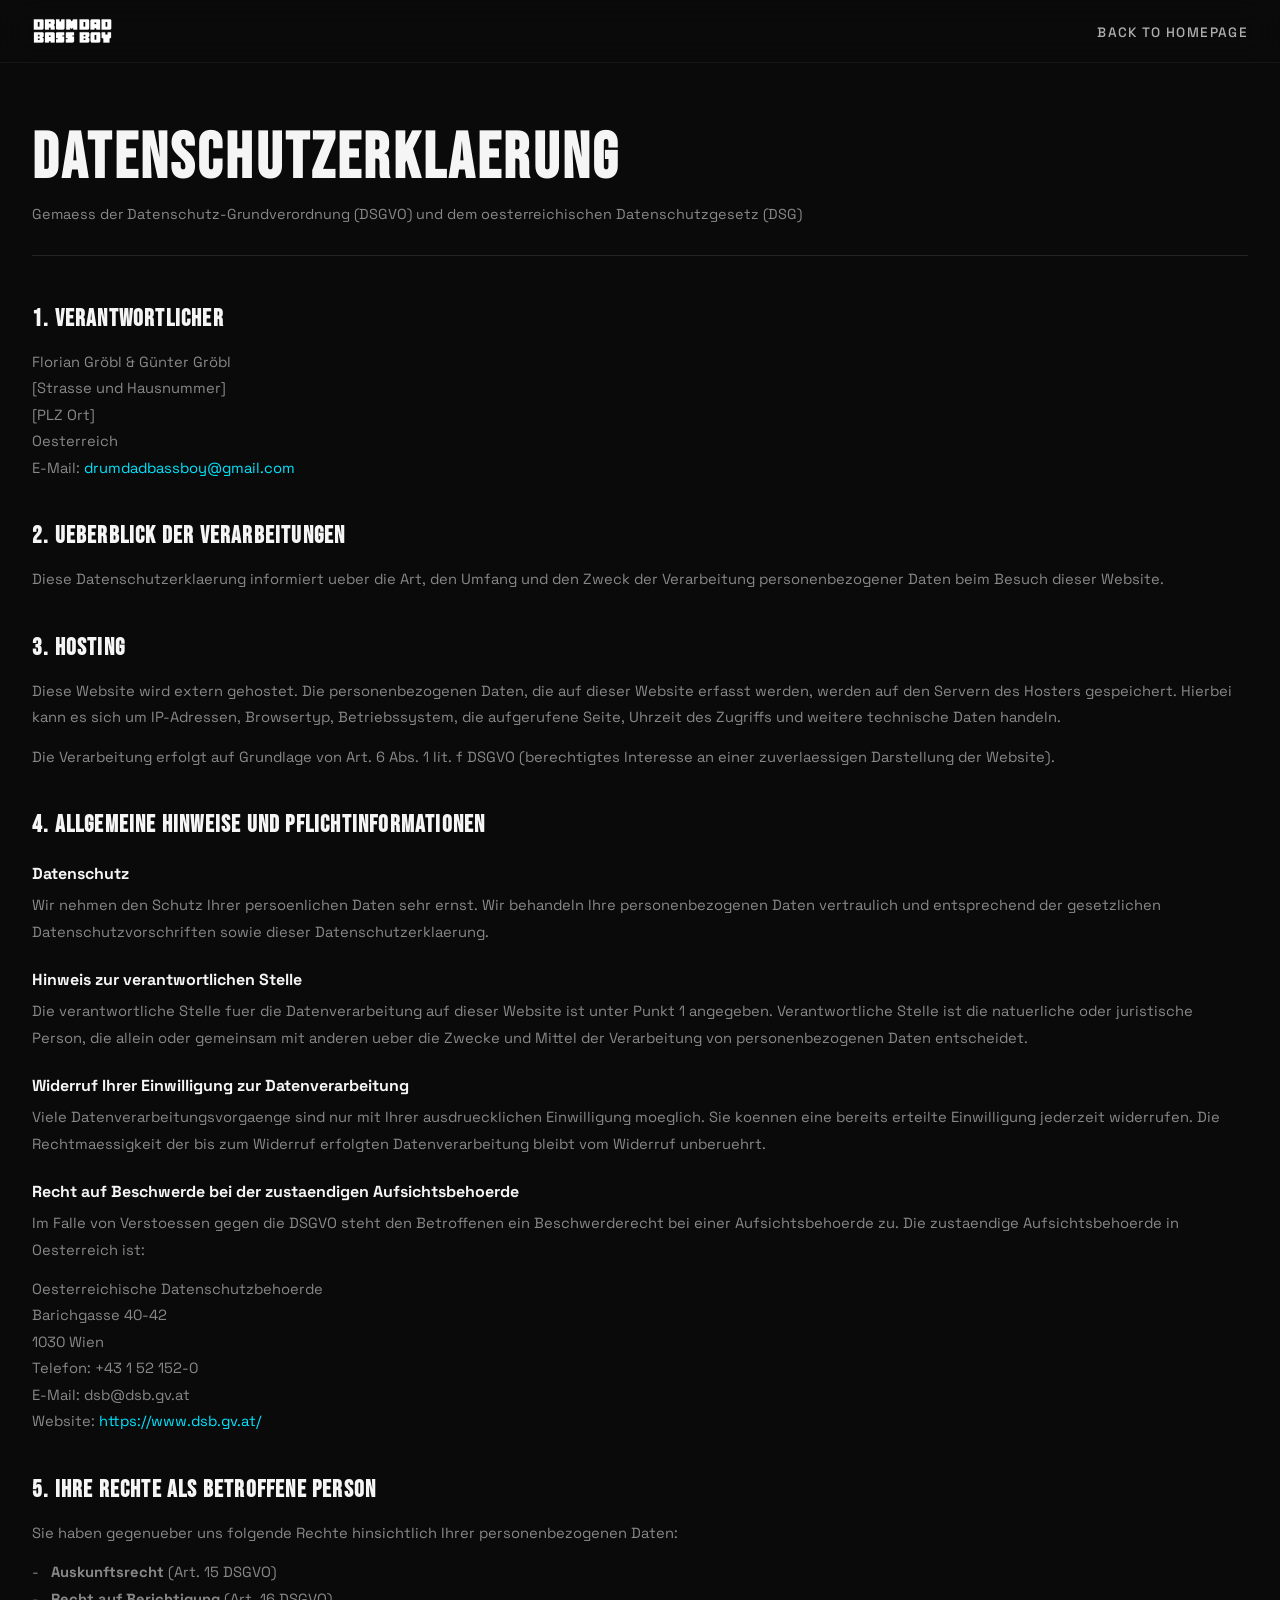
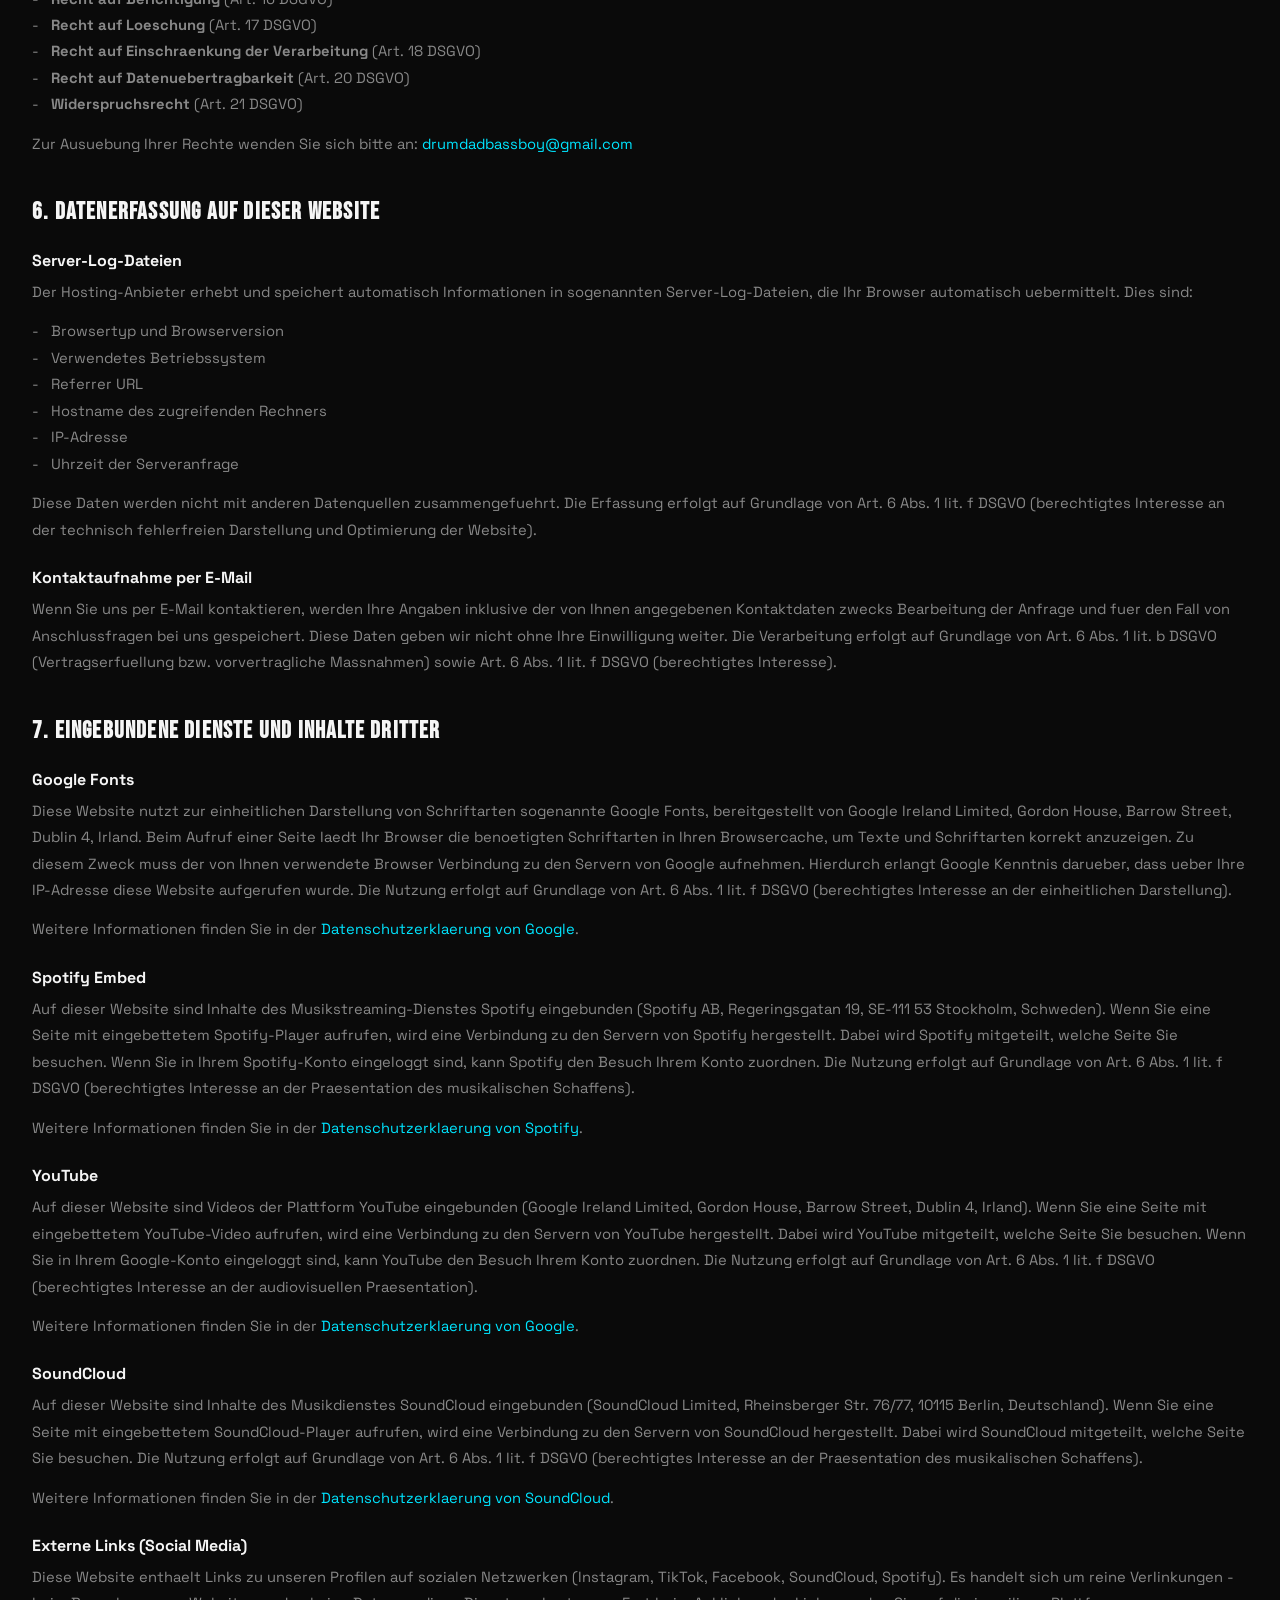
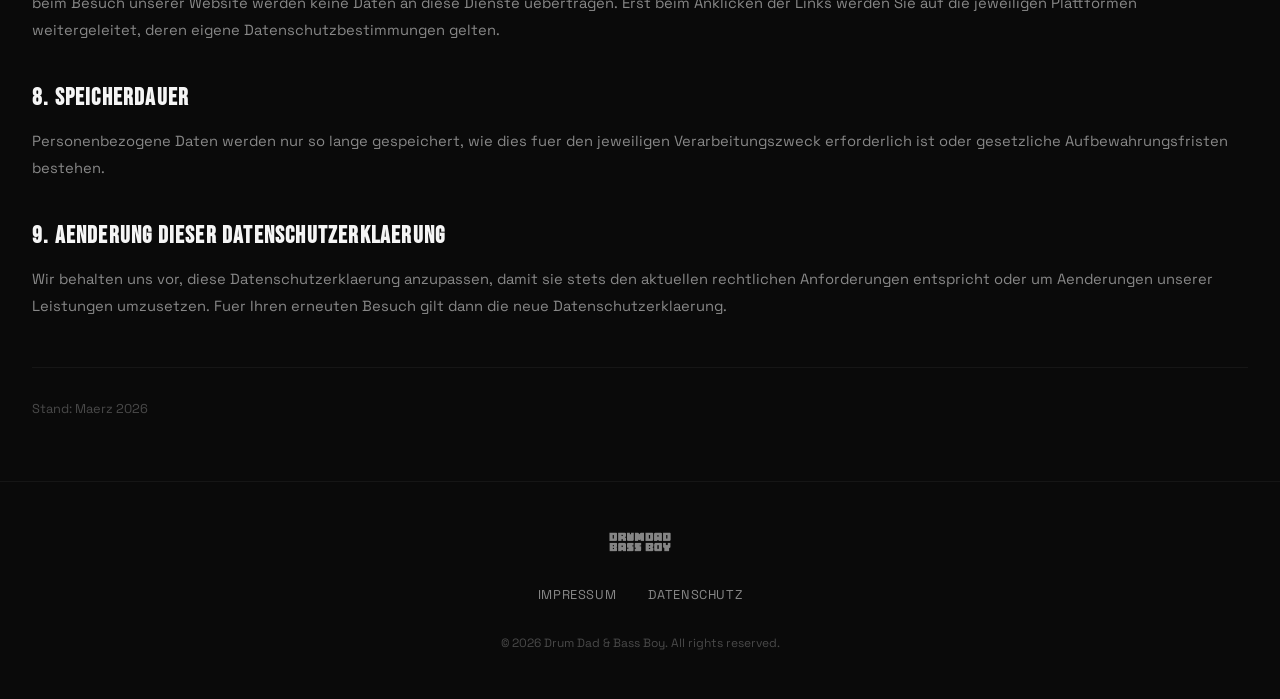
==== commit c112270a: "Fix name spelling: Florian Gröbl & Günter Gröbl Co-Authored-By: Claude Opus 4.6 <noreply@anthropic.c" ====
--- a/datenschutz.html
+++ b/datenschutz.html
@@ -30,7 +30,7 @@
             <section class="legal-section">
                 <h2>1. Verantwortlicher</h2>
                 <p>
-                    Florian Groebl &amp; Guenter Groebl<br>
+                    Florian Gröbl &amp; Günter Gröbl<br>
                     <!-- Adresse bitte ergaenzen -->
                     [Strasse und Hausnummer]<br>
                     [PLZ Ort]<br>
--- a/style.css
+++ b/style.css
@@ -1121,6 +1121,88 @@
 .show-ticket:hover {
     transform: translateY(-2px);
     box-shadow: 0 4px 15px var(--genz-glow);
+}
+
+/* ============================================
+   PATREON
+   ============================================ */
+
+.patreon {
+    background: var(--grey-dark);
+}
+
+.patreon-banner {
+    display: grid;
+    grid-template-columns: 1fr 1fr;
+    gap: 4rem;
+    align-items: center;
+}
+
+.patreon-label {
+    font-family: var(--font-display);
+    font-size: 1rem;
+    letter-spacing: 0.15em;
+    text-transform: uppercase;
+    color: var(--genx-primary);
+    display: block;
+    margin-bottom: 0.5rem;
+}
+
+.patreon-desc {
+    color: var(--grey-light);
+    font-size: 0.95rem;
+    line-height: 1.7;
+    margin-top: 1rem;
+    margin-bottom: 1.5rem;
+}
+
+.patreon-perks {
+    list-style: none;
+    margin-bottom: 2rem;
+}
+
+.patreon-perks li {
+    color: var(--grey-light);
+    font-size: 0.9rem;
+    line-height: 2;
+    padding-left: 1.5rem;
+    position: relative;
+}
+
+.patreon-perks li::before {
+    content: '+';
+    position: absolute;
+    left: 0;
+    color: var(--genx-primary);
+    font-weight: 700;
+}
+
+.patreon-btn {
+    display: inline-block;
+    font-family: var(--font-display);
+    font-size: 1.1rem;
+    letter-spacing: 0.1em;
+    text-transform: uppercase;
+    color: var(--white) !important;
+    background: #f96854;
+    padding: 0.8rem 2rem;
+    border-radius: 4px;
+    transition: transform 0.3s ease, box-shadow 0.3s ease;
+}
+
+.patreon-btn:hover {
+    transform: translateY(-2px);
+    box-shadow: 0 8px 25px rgba(249, 104, 84, 0.35);
+}
+
+.patreon-visual {
+    position: relative;
+}
+
+.patreon-visual img {
+    width: 100%;
+    border-radius: 4px;
+    filter: grayscale(20%);
 }
 
 /* ============================================
@@ -1400,6 +1482,15 @@
         grid-template-columns: repeat(auto-fill, minmax(140px, 1fr));
     }
 
+    .patreon-banner {
+        grid-template-columns: 1fr;
+        gap: 2rem;
+    }
+
+    .patreon-visual {
+        order: -1;
+    }
+
     .show-item {
         gap: 1rem;
     }
